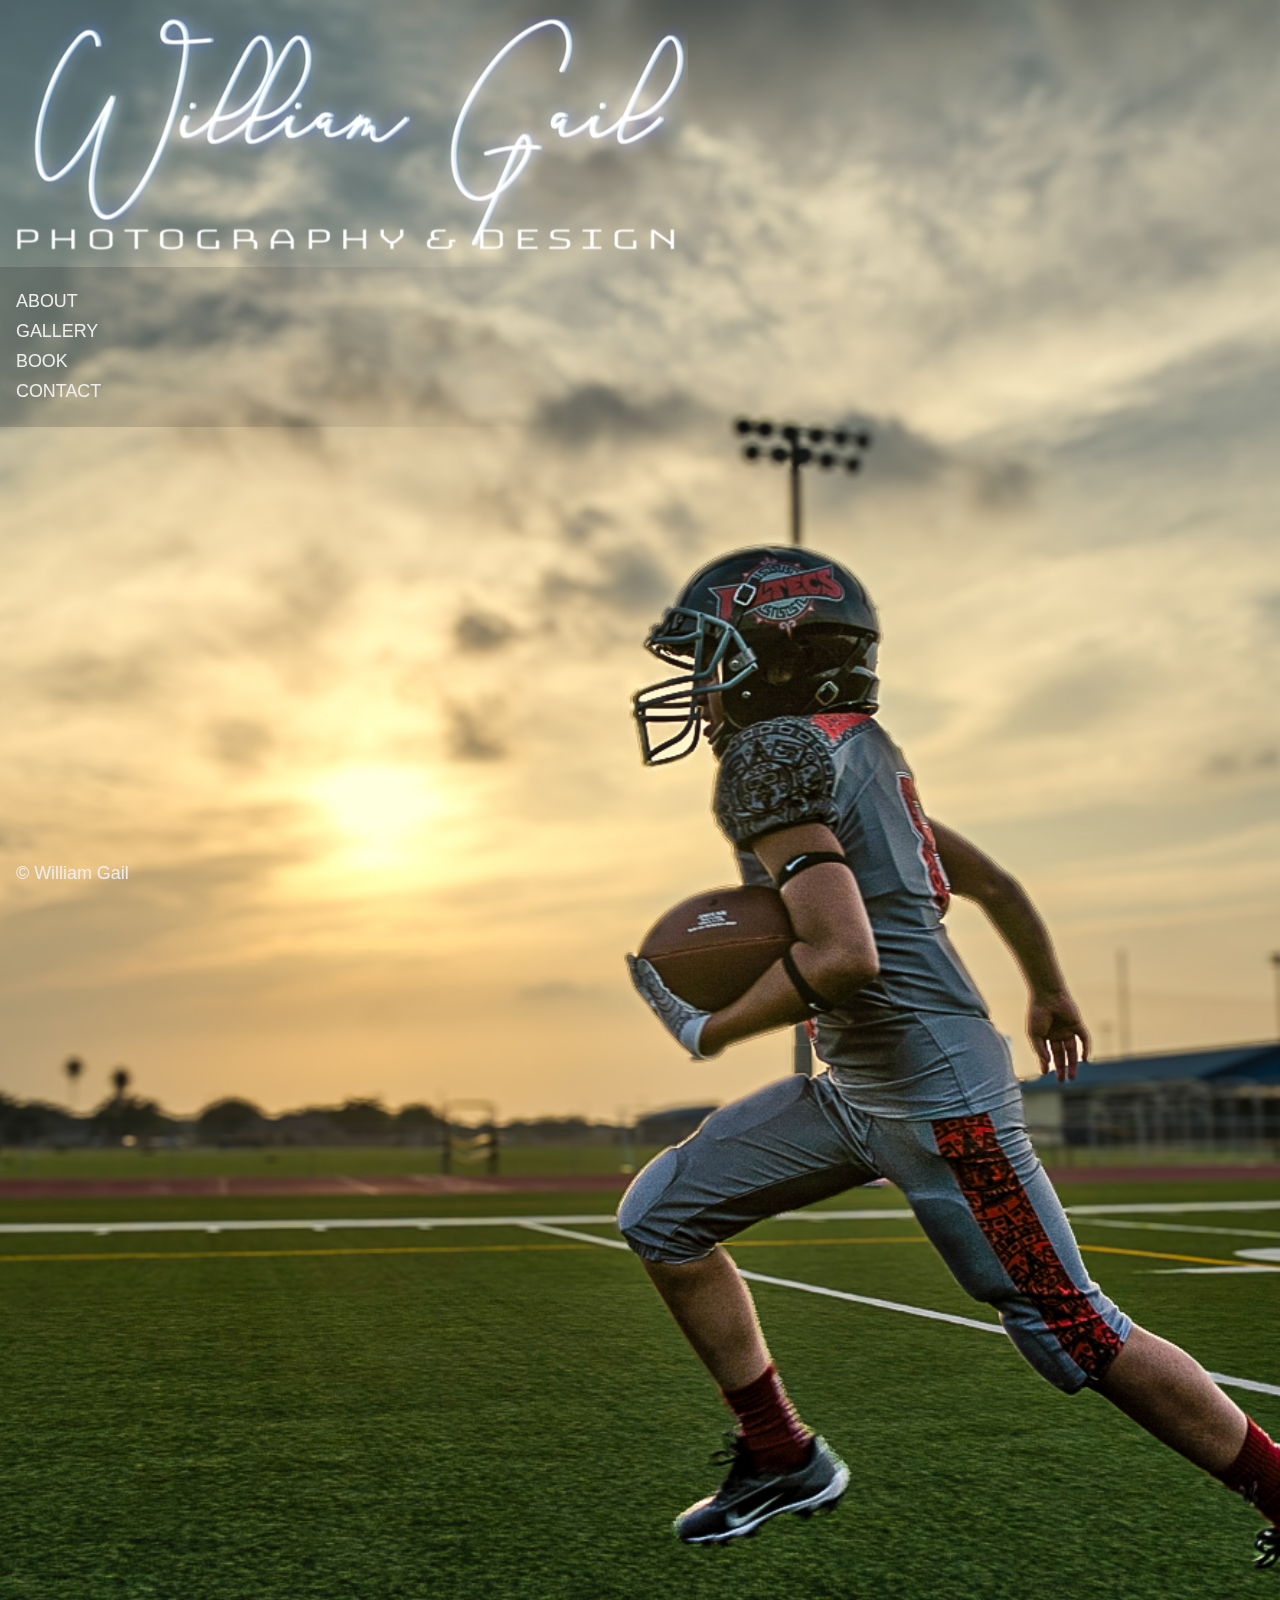
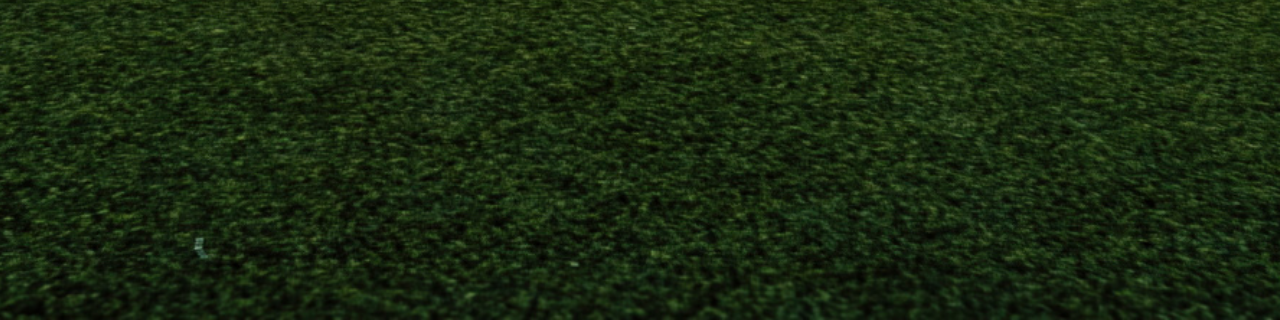
==== index.html @ f0169b49 "init" ====
<html lang="en">
<head>
    <meta charset="UTF-8">
    <meta name="viewport" content="width=device-width, initial-scale=1.0">
    <title>William Gail Photography & Design</title>
    <link rel="stylesheet" href="style.css">
</head>
<body id="mainpage">
    
    <header class="screen">
        <div class="logo-container">
            <a href="index.html">
                <img class="logo" src="photos/logo.jpg" alt="William Gail Photography and Design Logo">
            </a>
        </div>
    </header>
    <nav>
        <ul class="nav-link">
            <li><a href="about.html">about</a></li>
            <li><a href="gallery.html">gallery</a></li>
            <li><a href="book.html">book</a></li>
            <li><a href="contact.html">contact</a></li>
        </ul>
    </nav>
    <main id="mainpage-main">
        <section id="mainpage-gallery">
            <img class="slide" src="photos/ANDREhighschoolfootball.jpg" alt="high school american football photoshoot" class="slide">
            <img class="slide hide" src="photos/quinceaneraPhotoshoot.jpg" alt="quinceanera photoshoot">
            <img class="slide hide" src="photos/Veil.jpg" alt="veiled woman">
            <img class="slide hide" src="photos/couplewithhorses.jpg" alt="couple with horses photoshoot">
            <img class="slide hide" src="photos/21stbirthday.jpg" alt="21st birthday photoshoot">
        </section>
    </main>
    <footer>
        <p class="copyright">
            &copy; William Gail
        </p>
    </footer>
    <script>
        function changeSlideDelay(s, d, sn) {
            s.forEach((slide, i) => {
                    setTimeout(() =>{
                        slide.classList.toggle('hide');
                        if ((i+1) == sn) {
                            console.log(slide.alt);
                            s[0].classList.toggle('hide');
                        }
                        else {
                            s[i+1].classList.toggle('hide');
                        }
                }, (i+1) * d);
                })
        }
        function changeSlide(slideshow, delayNum) {
            
            let slideNum = slideshow.length;

            changeSlideDelay(slideshow, delayNum, slideNum);

            setInterval(()=>{
                changeSlideDelay(slideshow, delayNum, slideNum);
            }, slideNum * delayNum);
                
            }
        
        window.addEventListener('DOMContentLoaded', ()=> {
            // variable declaration
            let slideshow = Array.from(document.querySelectorAll('.slide'));

            changeSlide(slideshow, 3000);
        })
    </script>
</body>
</html>
---- style.css ----
:root {
    --coal: #333;
    --mediumgray: #ccc;
    --quartz: #eee;
}
*, *::before, *::after {
    padding: 0;
    margin: 0;
    box-sizing: border-box;
}
body {
    font-family: sans-serif;
    font-size: 1.12rem;
    background-color: var(--coal);
    overflow: clip;
    color: var(--quartz);
}
header, nav {
    padding: 1rem;
}
footer {
    padding-inline: 1rem;
}
a, a:active, a:visited {
    color: inherit;
    text-decoration: none;
}
img {
    max-width: 100%;
}

li::marker {
    color: transparent;
}

h1, h2, h3 {
    margin-block: 0.25rem;
}
p {
    margin-block: 0.25rem 1rem;
}

.nav-link li{
    margin-block: 0.55rem;
}
.nav-link a {
    position: relative;
    text-transform: uppercase;
}
.nav-link a::after {
    content: '';
    position: absolute;
    background-color: var(--quartz);
    height: 2px;
    width: 0%;
    left: 0;
    bottom: 0;
    transition: width 500ms ease-in-out;
}
.nav-link a:hover::after {
    width: 100%;
}
.nav-link a:not(:hover)::after {
    transition: width 500ms ease-in-out;
}
.hide {
    opacity: 0;
}
.logo {
    object-fit: scale-down;
}
.screen {
    mix-blend-mode: screen;
}
.divisor-sm {
    width: 30%;
    height: 2px;
    background-color: var(--mediumgray);
    mix-blend-mode: multiply;
}
.divisor {
    width: 100%;
    height: 2px;
    background-color: var(--mediumgray);
    mix-blend-mode: multiply;
}
.center {
    text-align: center;
}
.quote-divisor {
    display: flex;
    align-items: center;
    margin-block: 0.75rem;
}
.quote-divisor img {
    width: 30.33%;
}
.close-quote {
    transform: rotate(180deg);
}
#mainpage-gallery {
    display: grid;
    height: 100%;
    width: 100%;
    grid-template-rows: 1 auto;
    grid-template-columns: 1 auto;
}
#mainpage-gallery img {
    grid-row: 1;
    grid-column: 1;
    min-width: 100%;
    min-height: 100%;
    transition: opacity 500ms;
    object-fit: cover;
}
#mainpage {
    height: 100%;
    width: 100%;
    display: grid;
    grid-template-columns: 100%;
    grid-template-rows: 35%, 35%, 30%;
}
#mainpage header {
    grid-row: 1;
    grid-column: 1;
    width: 55%;
    height: 55%;

    display: flex;
    flex-direction: column;
    gap: 1.15rem;
    z-index: 10;
}
#mainpage nav {
    grid-row: 2;
    grid-column: 1;
    z-index: 10;
    background-image: linear-gradient(90deg, rgba(0, 0, 0, 0.15) 10%, transparent 45%);
}

#mainpage main {
    grid-row: 1/4;
    grid-column: 1;
}

#mainpage footer {
    grid-row: 3;
    grid-column: 1;
    position: absolute;
    bottom: 0;
}

.sidepage {
    background-color: var(--quartz);
    color: var(--coal);

    display: grid;
    grid-template-columns: 40% 60%;
    grid-template-rows: 1;
    font-size: 0.90rem;

    height: 100%;
    width: 100%;
}
.difference {
    mix-blend-mode: screen;
}
.sidepage header{
    display: flex;
    flex-direction: column;
    grid-row: 1;
    grid-column: 1;
    height: 100%;
}

.sidepage main {
    height: 100%;
    width: 100%;
    padding: 1rem;
    grid-row: 1;
    grid-column: 2;
}
.sidepage footer {
    grid-row: 1;
    grid-column: 1;
    z-index: 5;
    position: absolute;
    bottom: 0;
    left: 0;
}
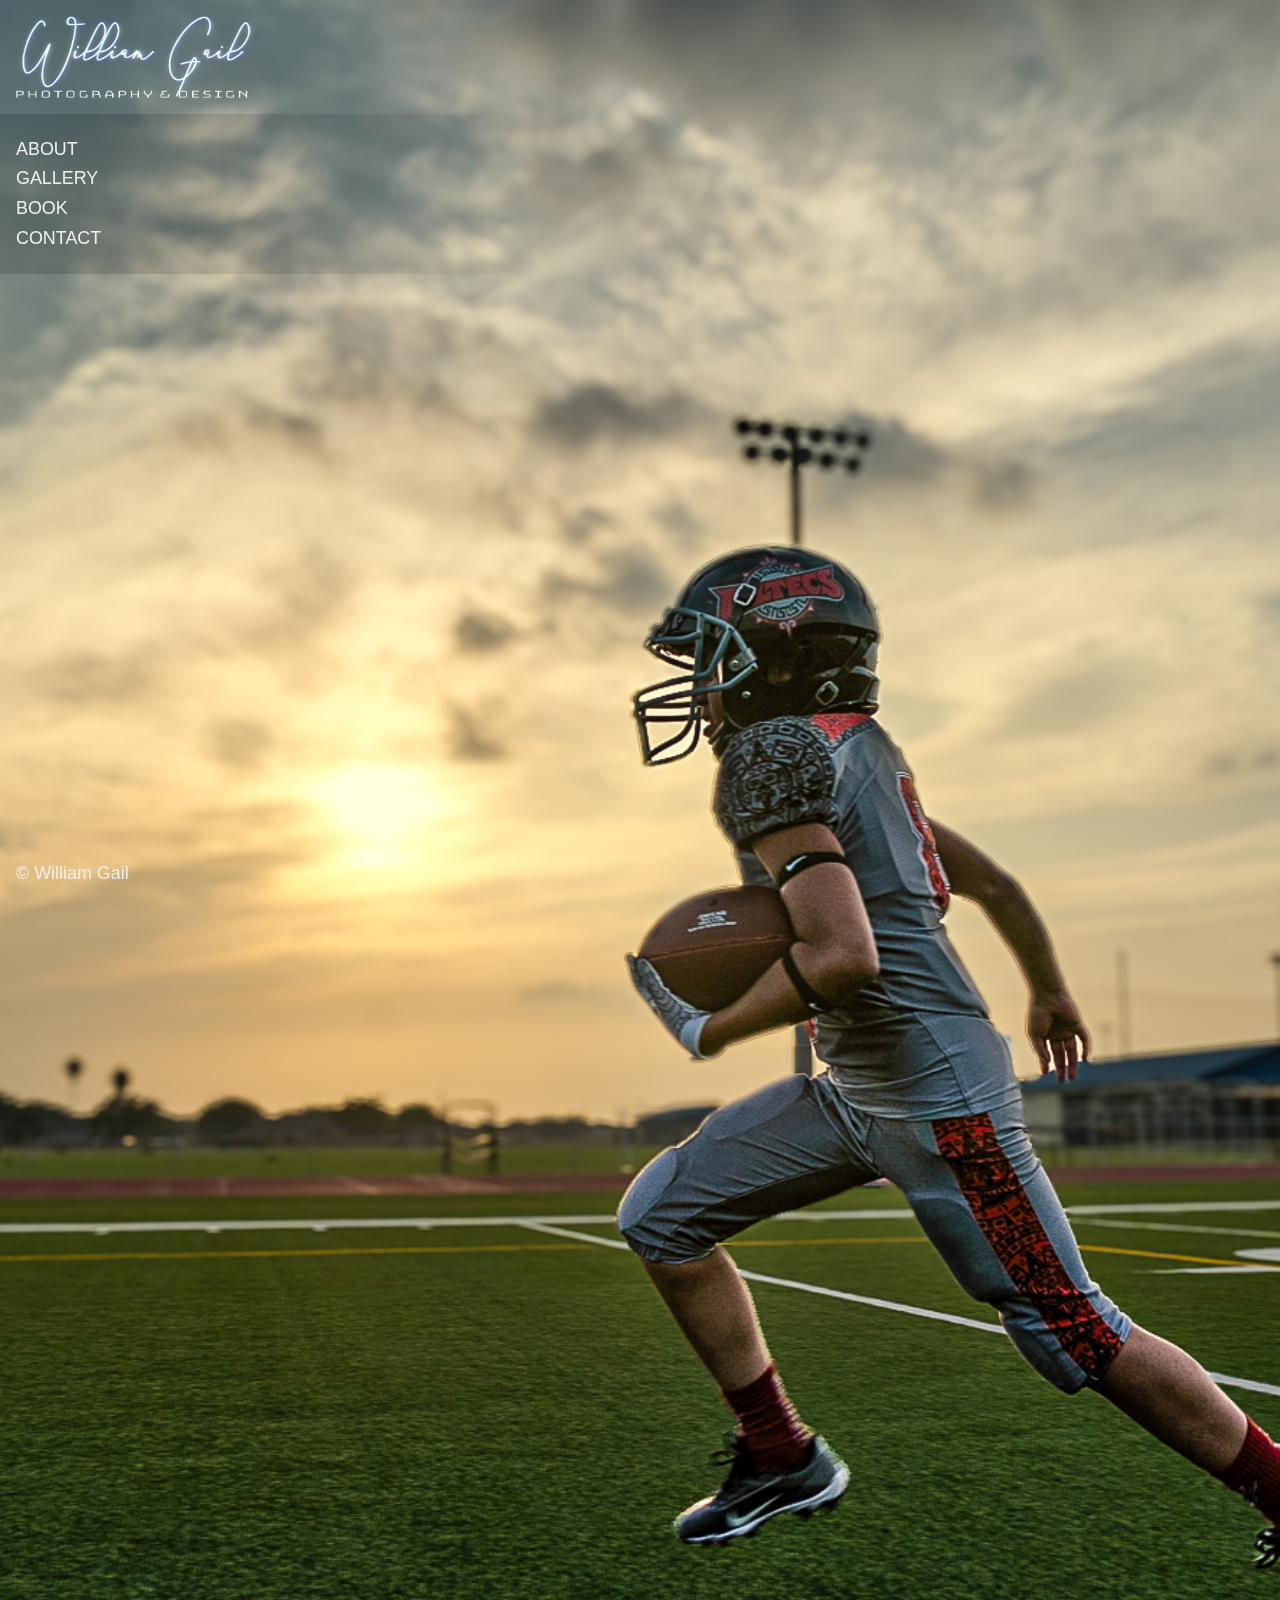
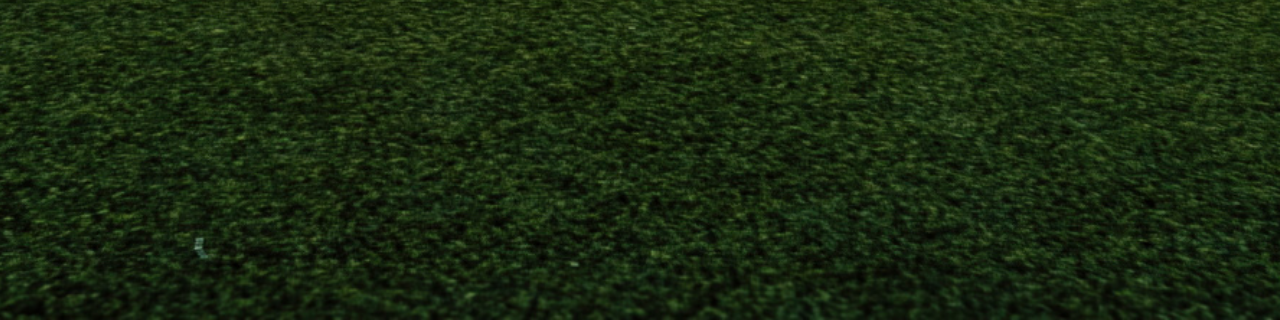
==== commit 4996af6e: "added images" ====
--- a/index.html
+++ b/index.html
@@ -10,7 +10,7 @@
     <header class="screen">
         <div class="logo-container">
             <a href="index.html">
-                <img class="logo" src="photos/logo.jpg" alt="William Gail Photography and Design Logo">
+                <img class="logo" src="photos/logo.png" alt="William Gail Photography and Design Logo">
             </a>
         </div>
     </header>
@@ -27,7 +27,7 @@
             <img class="slide" src="photos/ANDREhighschoolfootball.jpg" alt="high school american football photoshoot" class="slide">
             <img class="slide hide" src="photos/quinceaneraPhotoshoot.jpg" alt="quinceanera photoshoot">
             <img class="slide hide" src="photos/Veil.jpg" alt="veiled woman">
-            <img class="slide hide" src="photos/couplewithhorses.jpg" alt="couple with horses photoshoot">
+            <img class="slide hide" src="photos/couple_shot_blackandwhite.JPG" alt="couple with horses photoshoot">
             <img class="slide hide" src="photos/21stbirthday.jpg" alt="21st birthday photoshoot">
         </section>
     </main>
--- a/style.css
+++ b/style.css
@@ -68,6 +68,9 @@
 }
 .logo {
     object-fit: scale-down;
+}
+.logo-container {
+    max-width: 15rem;
 }
 .screen {
     mix-blend-mode: screen;
@@ -163,7 +166,7 @@
     width: 100%;
 }
 .difference {
-    mix-blend-mode: screen;
+    mix-blend-mode: difference;
 }
 .sidepage header{
     display: flex;
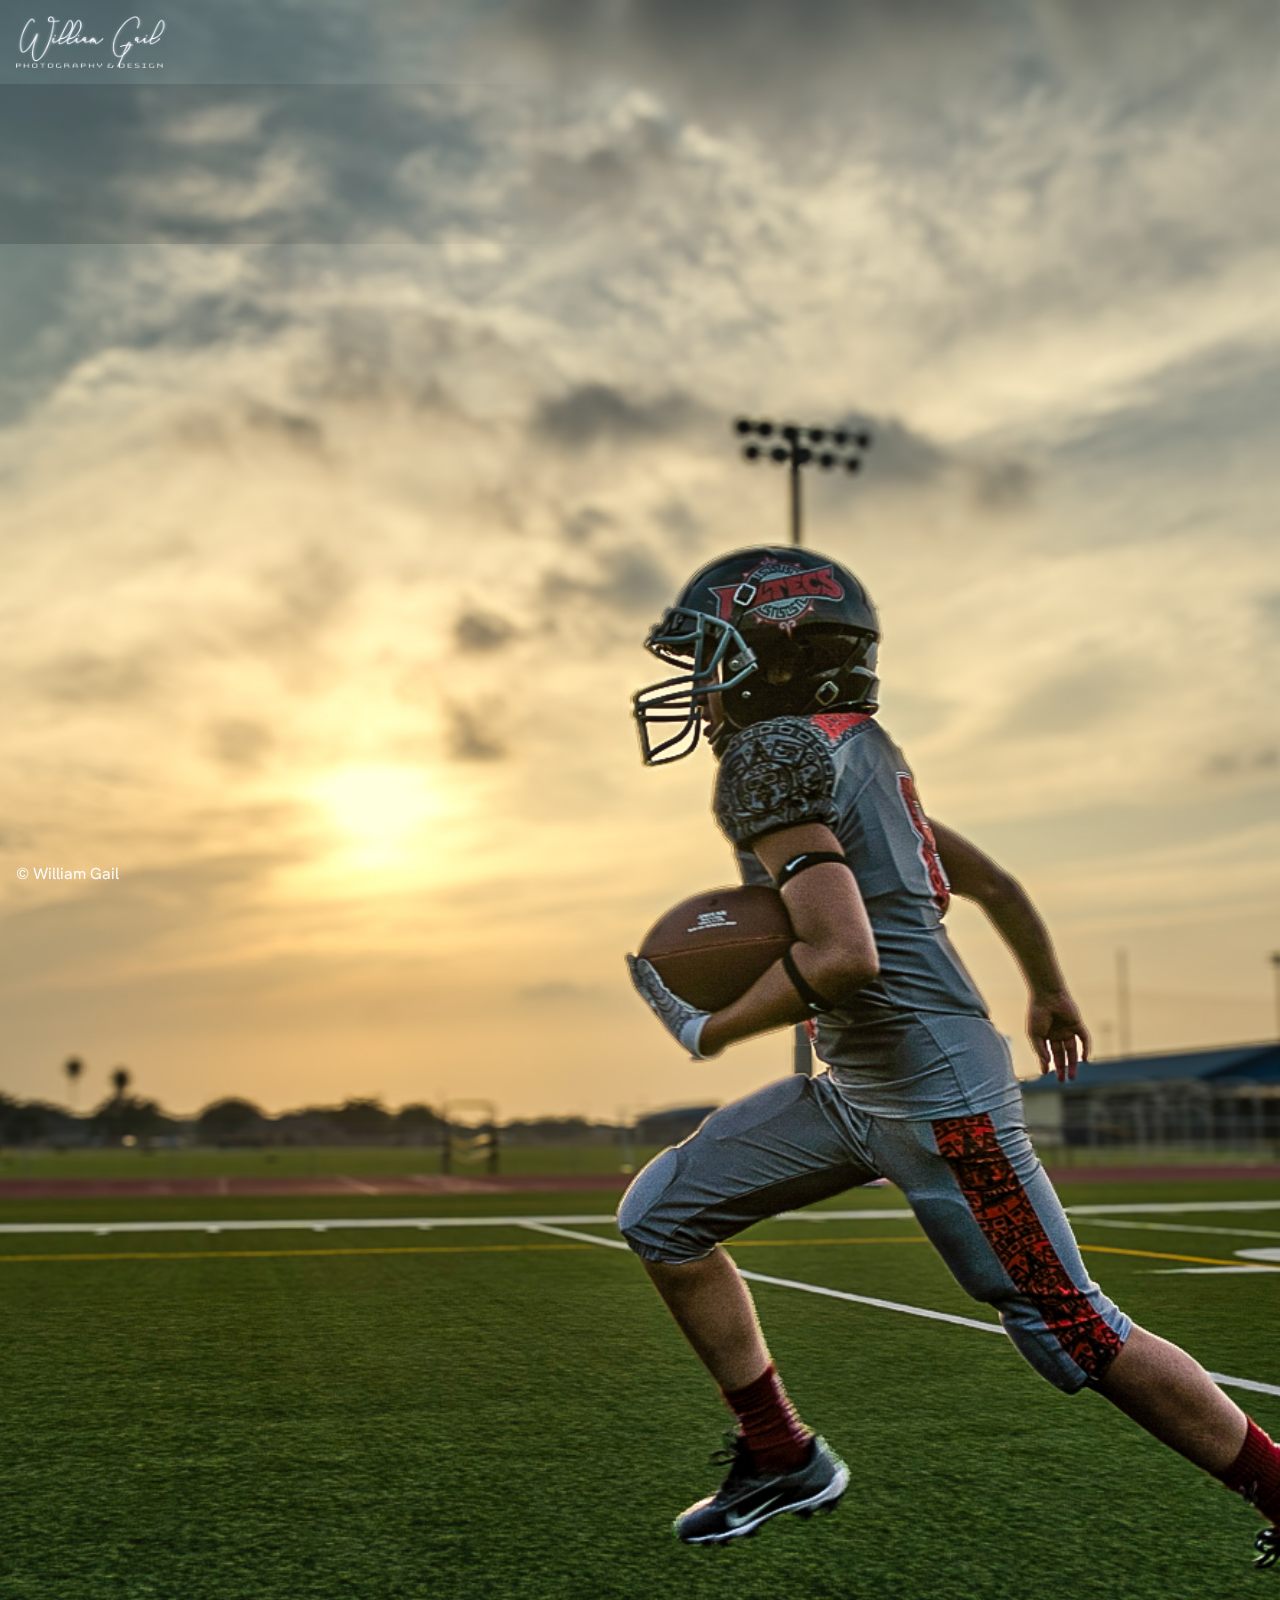
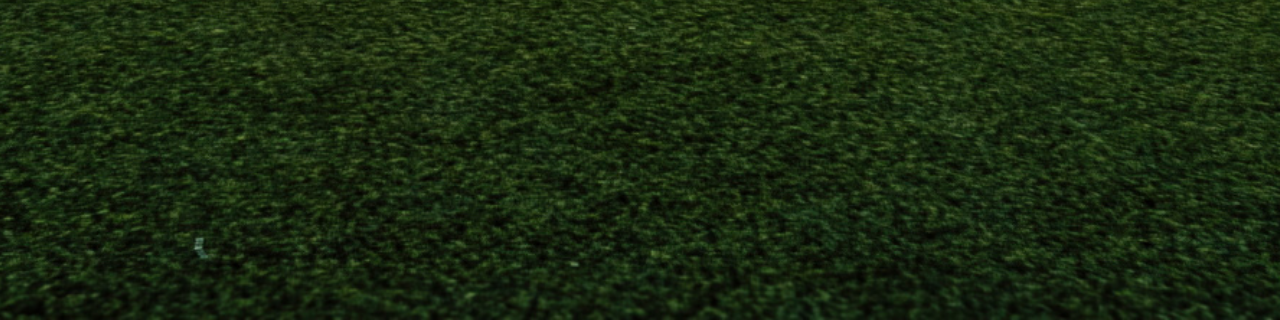
==== commit 33fa6ee2: "more animations" ====
--- a/index.html
+++ b/index.html
@@ -8,18 +8,18 @@
 <body id="mainpage">
     
     <header class="screen">
-        <div class="logo-container">
+        <div class="logo-container slideUp">
             <a href="index.html">
                 <img class="logo" src="photos/logo.png" alt="William Gail Photography and Design Logo">
             </a>
         </div>
     </header>
     <nav>
-        <ul class="nav-link">
-            <li><a href="about.html">about</a></li>
-            <li><a href="gallery.html">gallery</a></li>
-            <li><a href="book.html">book</a></li>
-            <li><a href="contact.html">contact</a></li>
+        <ul class="nav-link staggerSlideIn">
+            <li style="--i: 0"><a href="about.html">about</a></li>
+            <li style="--i: 1"><a href="gallery.html">gallery</a></li>
+            <li style="--i: 2"><a href="book.html">book</a></li>
+            <li style="--i: 3"><a href="contact.html">contact</a></li>
         </ul>
     </nav>
     <main id="mainpage-main">
--- a/style.css
+++ b/style.css
@@ -1,7 +1,26 @@
+@import url('https://fonts.googleapis.com/css2?family=Hanken+Grotesk:ital,wght@0,100..900;1,100..900&display=swap');
+@keyframes slideUp {
+    0% {
+        transform: translateY(100%);
+    }
+    100% {
+        opacity: 1;
+        transform: translateY(0);
+    }
+}
+@keyframes slideIn {
+    0% {
+        transform: translateX(-100%);
+    }
+    100% {
+        opacity: 1;
+        transform: translateX(0);
+    }
+}
 :root {
     --coal: #333;
     --mediumgray: #ccc;
-    --quartz: #eee;
+    --quartz: #fcfcfc;
 }
 *, *::before, *::after {
     padding: 0;
@@ -9,8 +28,8 @@
     box-sizing: border-box;
 }
 body {
-    font-family: sans-serif;
-    font-size: 1.12rem;
+    font-family: 'Hanken Grotesk', sans-serif;
+    font-size: 1rem;
     background-color: var(--coal);
     overflow: clip;
     color: var(--quartz);
@@ -54,7 +73,7 @@
     height: 2px;
     width: 0%;
     left: 0;
-    bottom: 0;
+    bottom: -0.1rem;
     transition: width 500ms ease-in-out;
 }
 .nav-link a:hover::after {
@@ -70,7 +89,8 @@
     object-fit: scale-down;
 }
 .logo-container {
-    max-width: 15rem;
+    max-width: 9.5rem;
+    filter: grayscale(0.75);
 }
 .screen {
     mix-blend-mode: screen;
@@ -90,17 +110,69 @@
 .center {
     text-align: center;
 }
-.quote-divisor {
-    display: flex;
+.flex {
+    display: flex;
+}
+.space-between {
+    justify-content: space-between;
+}
+.no-interaction {
+    pointer-events: none;
+}
+.footer-spread {
+    display: grid;
+    grid-auto-columns: minmax(0,1fr);
+    grid-auto-flow: column;
     align-items: center;
-    margin-block: 0.75rem;
-}
-.quote-divisor img {
-    width: 30.33%;
-}
-.close-quote {
-    transform: rotate(180deg);
-}
+    justify-items: center;
+}
+.entry {
+    overflow: clip;
+    transition: 350ms ease-in-out;
+}
+
+.entry:hover {
+    box-shadow: 0px 5px 15px rgba(0,0,0,0.65);
+}
+.entry img {
+    transition: 300ms ease-in-out;
+    opacity: 0;
+    animation: 500ms linear forwards slideUp;
+}
+.entry img:hover {
+    transform: scale(1.2);
+    
+}
+#gallery-main {
+    display: flex;
+    flex-direction: row;
+    gap: 1em;
+    flex-wrap: wrap;
+    position: relative;
+    justify-content: space-between;
+}
+.gallery-spread {
+    display: grid;
+    grid-auto-columns: minmax(10, 1fr);
+    grid-auto-flow: column;
+    gap: 0.75em;
+}
+.gallery-spread > .entry > img {
+    height: 100%;
+    width: 100%;
+    object-fit: cover;
+}
+.slideUp {
+    animation: 500ms linear forwards slideUp;
+}
+.staggerSlideIn li {
+    opacity: 0;
+    transform: translateX(-100%);
+    animation: 500ms linear forwards slideIn;
+    animation-timing-function: cubic-bezier(0.75, -0.015, 0.565, 1.055);
+    animation-delay: calc(0.15s * var(--i));
+}
+
 #mainpage-gallery {
     display: grid;
     height: 100%;
@@ -152,42 +224,59 @@
     position: absolute;
     bottom: 0;
 }
-
+.difference {
+    filter: brightness(0.25);
+}
+
+body.sidepage {
+    overflow-x: clip;
+    overflow-y: scroll;
+}
 .sidepage {
     background-color: var(--quartz);
     color: var(--coal);
 
-    display: grid;
-    grid-template-columns: 40% 60%;
-    grid-template-rows: 1;
-    font-size: 0.90rem;
-
-    height: 100%;
-    width: 100%;
-}
-.difference {
-    mix-blend-mode: difference;
+    display: flex;
+    flex-direction: column;
 }
 .sidepage header{
     display: flex;
     flex-direction: column;
-    grid-row: 1;
-    grid-column: 1;
-    height: 100%;
-}
-
+    width: 100%;
+    border-bottom: 1px solid rgba(0,0,0,0.5);
+    padding-block: 1rem 0.25rem;
+    flex-wrap: wrap;
+    justify-content: center;
+    align-items: center;
+}
+.sidepage nav {
+    padding-block: 1rem 0;
+}
+.sidepage .nav-link {
+    display: flex;
+    gap: 20px;
+    justify-content: space-evenly;
+}
+.sidepage .nav-link a::after {
+    background-color: var(--coal);
+}
 .sidepage main {
-    height: 100%;
+    min-height: 100%;
     width: 100%;
     padding: 1rem;
-    grid-row: 1;
-    grid-column: 2;
-}
+}
+
 .sidepage footer {
-    grid-row: 1;
-    grid-column: 1;
     z-index: 5;
-    position: absolute;
-    bottom: 0;
-    left: 0;
-}
+}
+@media (min-width: 500px) {
+    .sidepage .logo-container 
+    {
+        max-width: 9.5rem;
+    }
+    .sidepage header {
+        flex-direction: row;
+        align-items: center;
+        justify-content: space-between;
+    }
+}